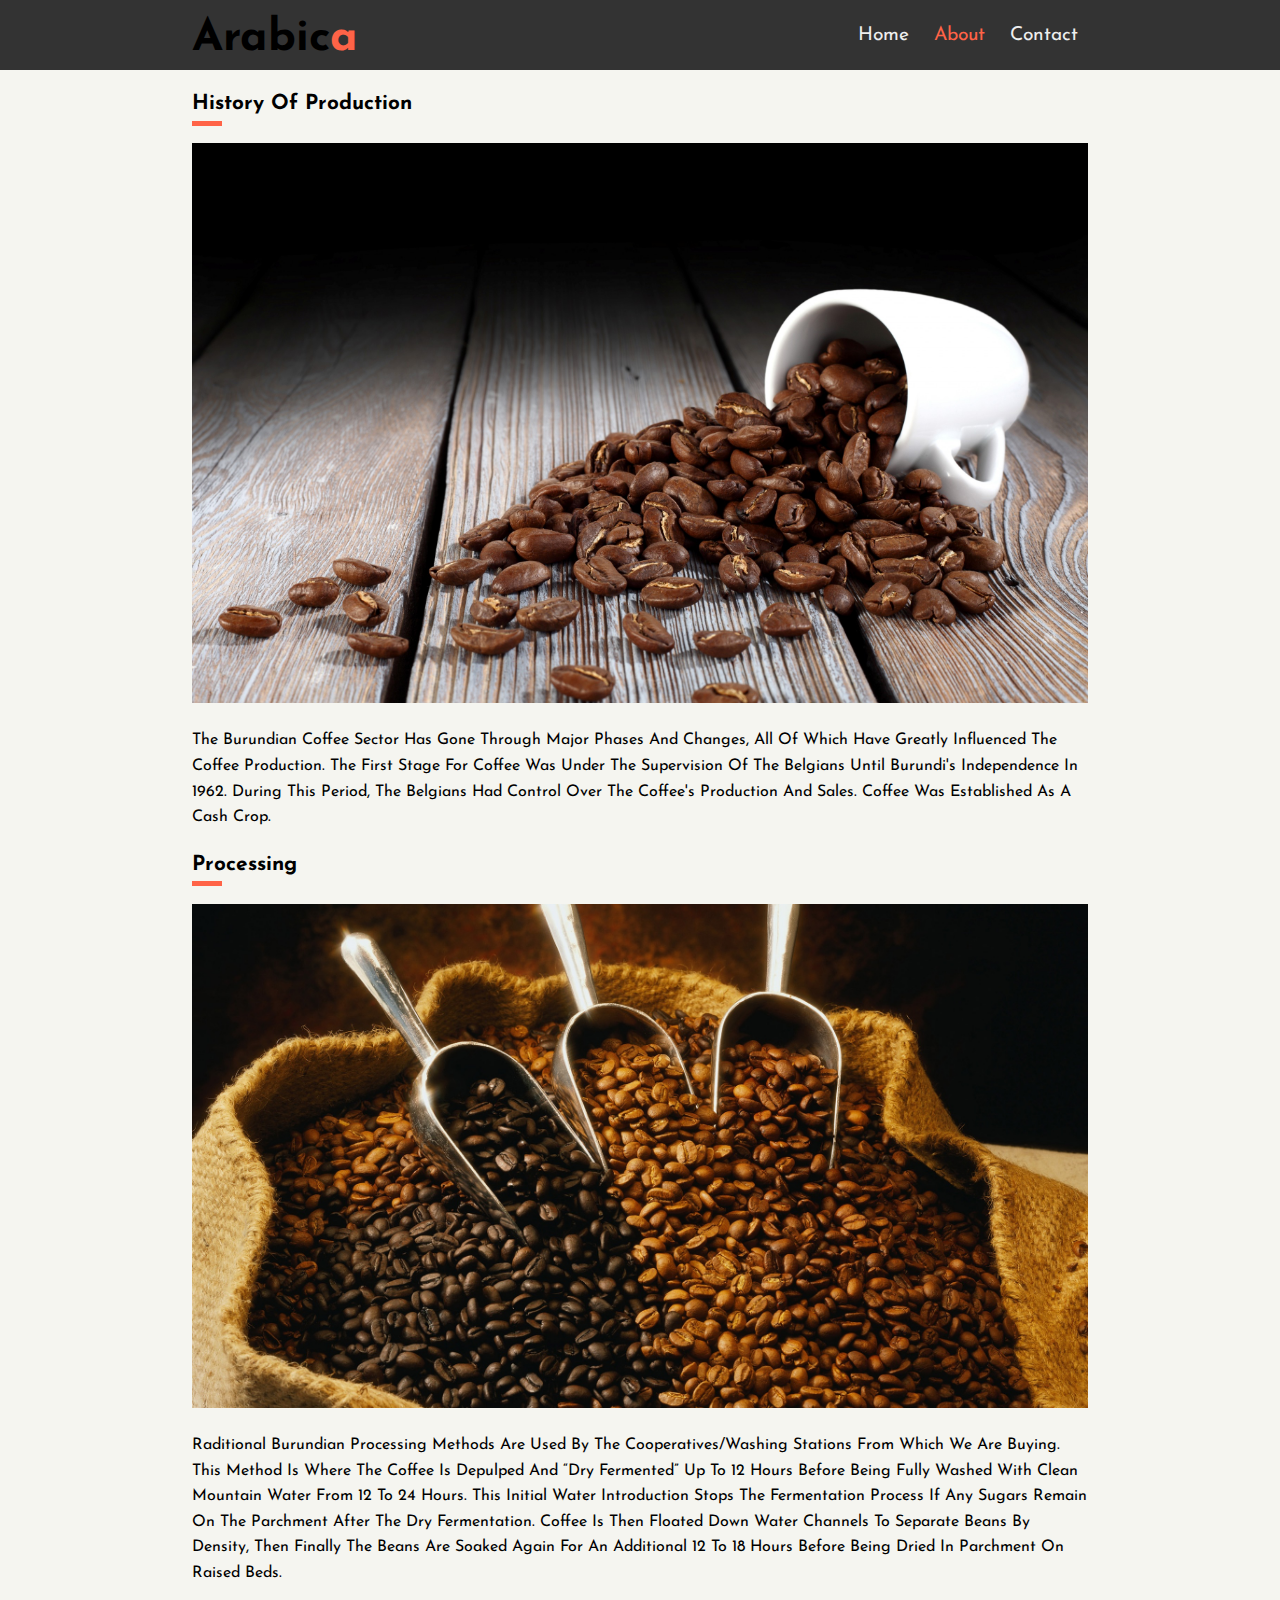
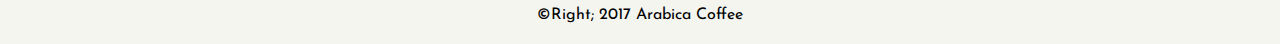
==== about.html @ e7011533 "i-tets" ====
<!DOCTYPE html>
<html>
<head>
	<title></title>
	<meta charset="utf-8">
	<meta name="viewport" content="width=device-width, initial-scale=1">
	<link rel="stylesheet" href="css/normalize.css">
	<link rel="stylesheet" href="js/slick/slick-theme.css">
	<link rel="stylesheet" href="js/slick/slick.css">
	<link rel="stylesheet" href="css/main.css">
</head>
<body>
    <header>
        <div class="head-wrapper">
	    	<a class="logo-container" href="index.html"><h1 class="logo">Arabic<span>a</span></h1></a>
	    	<nav>
	    	   <ul>
	    	   	  <li><a href="index.html">Home</a></li>
	    	   	  <li class="active"><a href="about.html">About</a></li>
	    	   	  <li><a href="Contact.html">Contact</a></li>
	    	   </ul>
	    	</nav>
        </div>
    </header>
    
    <div class="wrapper">
       <div class="about-primary">
             <h2>History of production 
               <div class="text-line"></div>
             </h2>
             
             <img src="img/1.jpg" alt="finegrain">
             <p>
              The Burundian coffee sector has gone through major phases and changes, all of which have greatly influenced the coffee production.

              The first stage for coffee was under the supervision of the Belgians until Burundi's independence in 1962. During this period, the Belgians had control over the coffee's production and sales. Coffee was established as a cash crop.
             
	        </p>
			
	   </div>
	   <div class="about-secondary">
	   	  <h2>Processing
	   	     <div class="text-line"></div>
	   	   </h2>
	   	  
	   	  <img src="img/3.3.jpg" alt="cofee">
	   	  <p>
	   	  	raditional Burundian processing methods are used by the cooperatives/washing stations from which we are buying. This method is where the coffee is depulped and “dry fermented” up to 12 hours before being fully washed with clean mountain water from 12 to 24 hours. This initial water introduction stops the fermentation process if any sugars remain on the parchment after the dry fermentation. Coffee is then floated down water channels to separate beans by density, then finally the beans are soaked again for an additional 12 to 18 hours before being dried in parchment on raised beds.
	   	  </p>
	   </div>

    </div>
<footer>
   <p>&copyright; 2017 Arabica Coffee</p>
</footer>
<script src="js/jquery.js"></script>
<script src="js/slick/slick.min.js"></script>
<script src="js/app.js"></script>

</body>
</html>
---- css/main.css ----
@import url('https://fonts.googleapis.com/css?family=Josefin+Sans|Poiret+One');
font-family: 'Rajdhani', sans-serif;
font-family: 'News Cycle', sans-serif;
font-family: 'PT Sans', sans-serif;
font-family: 'Raleway', sans-serif;
font-family: 'Josefin Sans', sans-serif;
font-family: 'Poiret One', cursive;

* { 
 box-sizing: border-box;
 

}
body {
	text-transform: capitalize;
	line-height: 1.6;
	font-family: 'Josefin Sans', sans-serif;
	background: #f5f5f0;
    
}

a {
 text-decoration: none;
 color: black;
 font-size: 1.4em;
}


.logo span {
   color: tomato;
   margin-bottom: 0;
}
select {
	width: 90%;
	margin-left: 15px;
	padding: 10px 0;
}

img {
	max-width: 100%;
}
/*slides layout and text-decorations*/
.slide img {
	width: 100%;
}


.slide {
	position: relative;
}

.slide-text {
	
	font-family: 'Poiret One', cursive;
	
	color: white;
	position: absolute;
	
	top: 0;
	right: 0;
	left: 0;
	bottom: 0;
	margin: auto;
	text-align: center;
	
}
.slide-text h2 {
	font-size: 1.3em;
	margin: 8px;
	text-shadow: 0 0 0 3px;

}
.active a {
   color: tomato;
}
.slide-text h3 {
	font-size: 1em;
	background: #444;
	padding: 0 5px;
	width: 55%;
	margin: auto;
	
	
}
.slide-text h4 {
	font-size: 1em;
	margin-top: 10px;
	
	
}



/*navigation*/
nav li {
	background: #333;
	border-radius: 8px;
	color: white;
	padding: 10px;
	margin-bottom: 5px;
	text-align: center;

}
nav li a:hover {
	color: gray;
}
.wrapper h3 {
    
    color: #000;
    font-size: 1.5em;
    padding: 10px;
}
nav a {
  color: #eee;
  display: block;
  font-size: 1.2em;
}

footer {
	text-align: center;
}
.head-wrapper,.wrapper {
	padding: 0 10px;
}
.sub-wrapper-home p {
	padding: 10px;
	background: white;
	box-shadow: 0 0 .8px .5px;
}
.text-line {
	width: 30px;
	height: 5px;
	background: tomato;
	
}

.info {
	list-style: none;

}

.contact-wrapper h3 {
	font-size: 1.3em;
}

/*hidden text*/
 
 .btn-reveal {
 	color: blue;
 }
/*form*/
input,textarea,button {
	width: 100%;
	padding: 10px 0;
	margin-bottom: 5px;
	outline: none;
	border: 1px solid gray;

}
input:focus,textarea:focus {
	border-color: tomato;
}
button {
	background: tomato;
	color: white;
	width: 100px;
	font-weight: bold;
	border: none;
}
@media (min-width: 480px) {
	  select {
		display: none
	  }
	  .slide-text h4 {
	    font-size: 1.7em;
	    
	     }
      .slide-text h2 {
	    font-size: 1.6em;
	    }
     
    .slide-text h3 {
	font-size: 1.3em;
	    }


	  .form,.contact-details,.map-wrapper {
		width: 80%;
		margin: auto;
	  }
      .head-wrapper {
		display: table;
		width: 90%;
		margin: auto;
	}
	.logo-container,nav {
		display: table-cell;
		vertical-align: middle;
	 }
	nav li {
		display: inline-block;
	}
	
	header {
		background: #333;
		margin: 0;
		padding: 0;
		height: 70px;
	}
	nav li {
		background: initial;
	}
	.head-wrapper {
		position: relative;
		left: 0;
		bottom: 27px;

	}
	nav {
		text-align: right;
	}
   }
@media (min-width: 768px) {
	.form,.contact-details,.map-wrapper {
		width: 70%;
		margin: auto;
	}
	.head-wrapper {
		width: 80%;
		margin: auto;
	}
	.about-primary h2,.about-secondary h2{
		 font-size: 1.3em;
	}

	/*nav li {
		display: inline-block;
	}*/
	.slide h2 {
		font-size: 4em;
	}
	.slide h3 {
          font-size: 2em;
	}
	
}

@media (min-width: 992px) {
	
	  .form,.contact-details,.map-wrapper {
		width: 80%;
		margin: auto;
	    }
	 .head-wrapper,.wrapper {
		width: 70%;
		margin: auto;
		max-width: 1200px;
		
	}
	.slide-text {
	
	top: 100px;
	
	
}

}
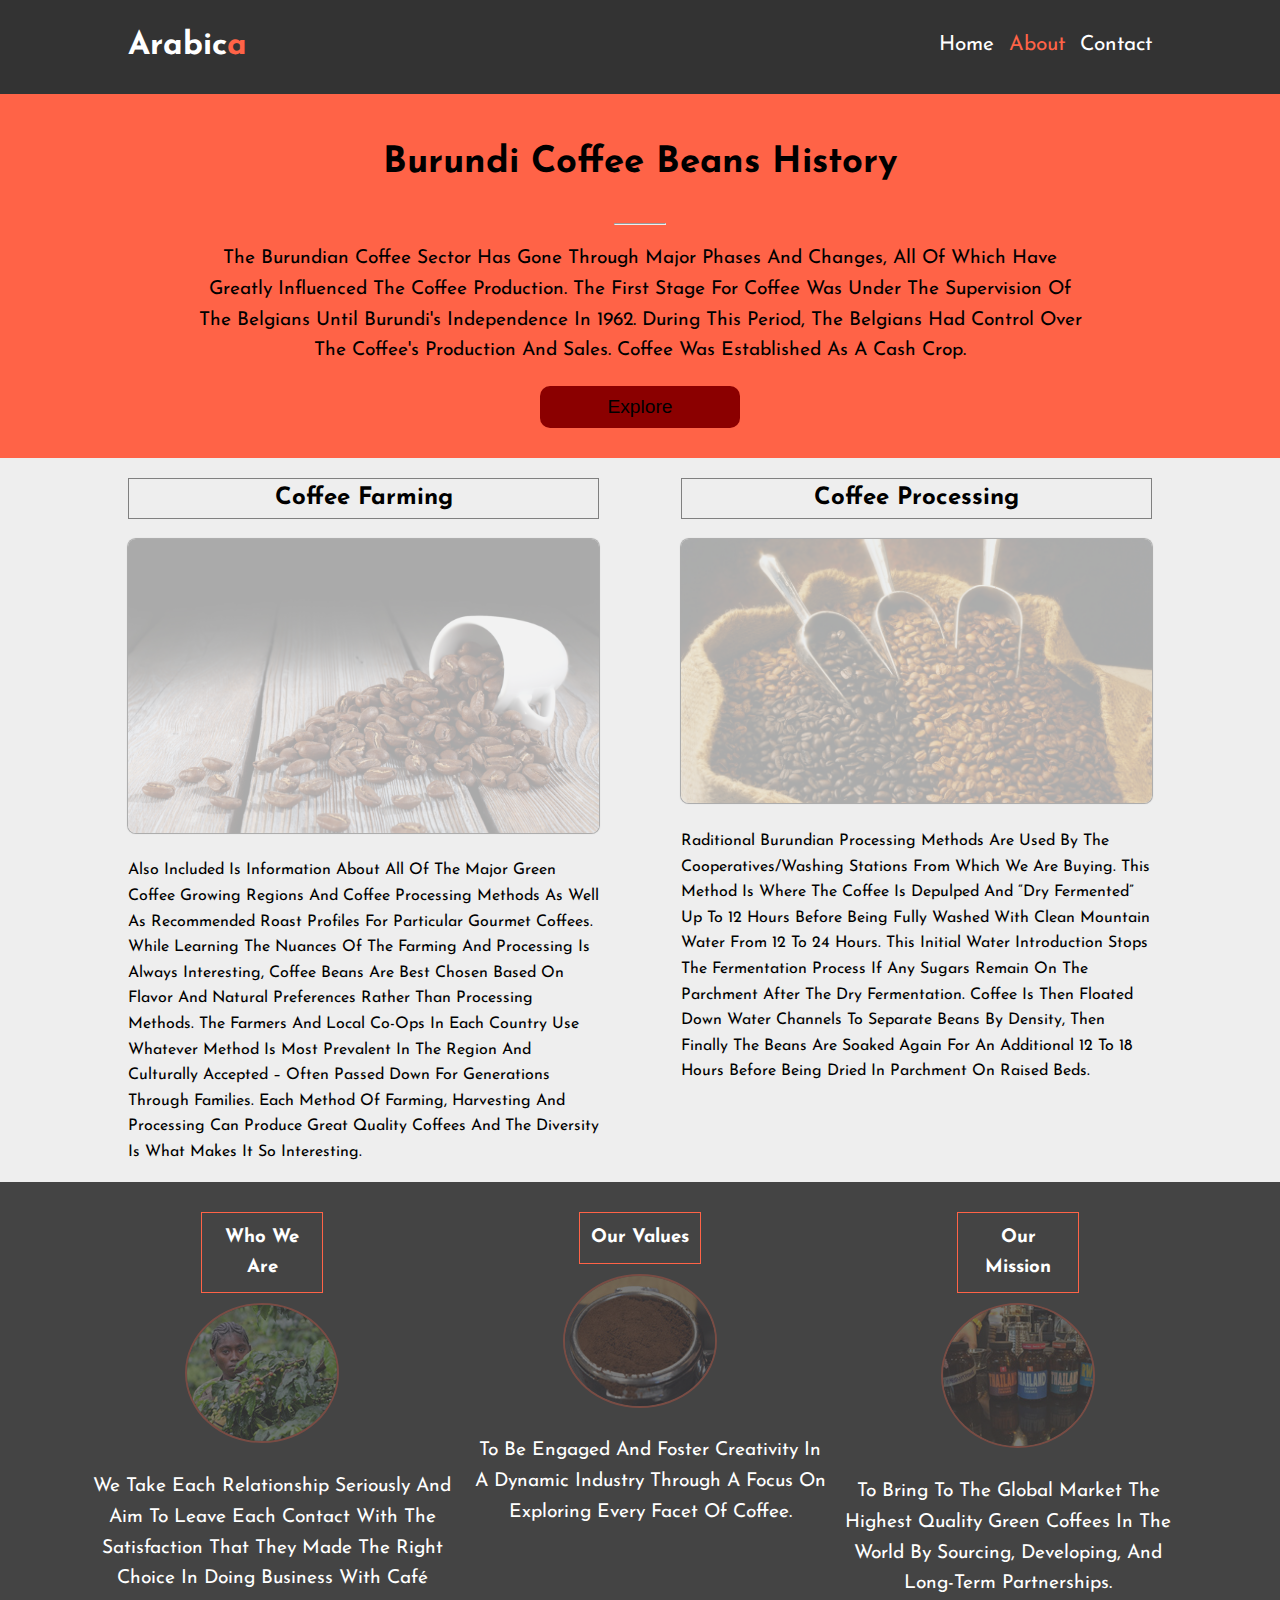
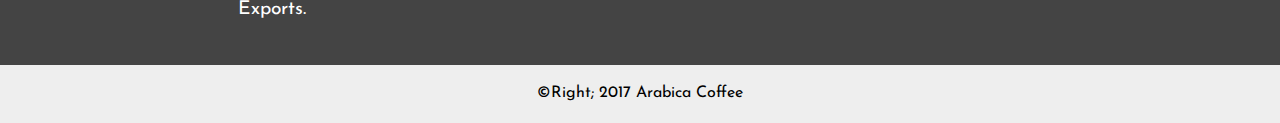
==== commit 04ec64c5: "i-test" ====
--- a/about.html
+++ b/about.html
@@ -1,8 +1,10 @@
 <!DOCTYPE html>
 <html>
 <head>
-	<title></title>
+ <head>
+	<title>Arbica Coffee || 00000555 || best in the worl</title>
 	<meta charset="utf-8">
+	<meta name="Description" content="The Burundian coffee sector has gone through major phases and changes, all of which have">
 	<meta name="viewport" content="width=device-width, initial-scale=1">
 	<link rel="stylesheet" href="css/normalize.css">
 	<link rel="stylesheet" href="js/slick/slick-theme.css">
@@ -17,39 +19,70 @@
 	    	   <ul>
 	    	   	  <li><a href="index.html">Home</a></li>
 	    	   	  <li class="active"><a href="about.html">About</a></li>
-	    	   	  <li><a href="Contact.html">Contact</a></li>
+	    	   	  <li><a href="contact.html">Contact</a></li>
 	    	   </ul>
 	    	</nav>
         </div>
     </header>
-    
-    <div class="wrapper">
-       <div class="about-primary">
-             <h2>History of production 
-               <div class="text-line"></div>
-             </h2>
-             
-             <img src="img/1.jpg" alt="finegrain">
-             <p>
+    <div class="banner-about">
+    	<div class="banner-about-sub">
+    	   <h2>Burundi Coffee Beans History</h2>
+    	   <hr>
+    	   <p>
               The Burundian coffee sector has gone through major phases and changes, all of which have greatly influenced the coffee production.
 
               The first stage for coffee was under the supervision of the Belgians until Burundi's independence in 1962. During this period, the Belgians had control over the coffee's production and sales. Coffee was established as a cash crop.
              
 	        </p>
-			
+			<button class="btn-read">Explore</button>
+    	</div> <!-- end of banner-about-sub dib-->
+    </div><!-- end of banner-about div-->
+    <div class="wrapper clearfix">
+       <div class="about-primary">
+             <h2>Coffee Farming</h2>
+             <img class="about-primary-img" src="img/1.jpg" alt="finegrain">
+             <p>
+              Also included is information about all of the major green coffee growing regions and coffee processing methods as well as recommended roast profiles for particular gourmet coffees.
+
+				While learning the nuances of the farming and processing is always interesting, coffee beans are best chosen based on flavor and natural preferences rather than processing methods. The farmers and local co-ops in each country use whatever method is most prevalent in the region and culturally accepted – often passed down for generations through families. Each method of farming, harvesting and processing can produce great quality coffees and the diversity is what makes it so interesting.	
+             </p>
+             
+             
 	   </div>
 	   <div class="about-secondary">
-	   	  <h2>Processing
-	   	     <div class="text-line"></div>
-	   	   </h2>
+	   	  <h2>Coffee Processing</h2>
 	   	  
-	   	  <img src="img/3.3.jpg" alt="cofee">
+	   	  <img class="about-image-secondar" src="img/3.3.jpg" alt="cofee">
 	   	  <p>
 	   	  	raditional Burundian processing methods are used by the cooperatives/washing stations from which we are buying. This method is where the coffee is depulped and “dry fermented” up to 12 hours before being fully washed with clean mountain water from 12 to 24 hours. This initial water introduction stops the fermentation process if any sugars remain on the parchment after the dry fermentation. Coffee is then floated down water channels to separate beans by density, then finally the beans are soaked again for an additional 12 to 18 hours before being dried in parchment on raised beds.
 	   	  </p>
 	   </div>
-
-    </div>
+   </div>
+   <div class="container">
+        <div class="sub-container clearfix">
+           <div class="col col-1">
+           	  <h3>Our Mission</h3>
+           	  <img src="img/can1.jpg" alt="coffee">
+           	  <p>To bring to the global market the highest quality green coffees in the world by sourcing, developing,  and long-term partnerships. 
+           	  </p>
+           </div> <!-- end of col 1 -->
+           <div class="col col-2">
+              <h3>Our Values</h3>
+              <img src="img/powder.jpg" alt="coffee">
+              <p>
+              	To be engaged and foster creativity in a dynamic industry through a focus on exploring every facet of coffee. 
+              </p>
+           </div><!-- end of col 2 -->
+           <div class="col col-3">
+           	  <h3>Who We are</h3>
+           	   <img src="img/people1.jpg" alt="people in coffee plantaion">
+           	  <p>
+           	  	we take each relationship seriously and aim to leave each contact with the satisfaction that they made the right choice in doing business with Café exports.  
+           	  </p>
+           </div><!-- end of col 3 -->
+        </div><!-- clearfix container -->
+   	  
+   </div><!-- end of container div -->
 <footer>
    <p>&copyright; 2017 Arabica Coffee</p>
 </footer>
@@ -57,5 +90,6 @@
 <script src="js/slick/slick.min.js"></script>
 <script src="js/app.js"></script>
 
+
 </body>
 </html>--- a/css/main.css
+++ b/css/main.css
@@ -1,268 +1,431 @@
 
 @import url('https://fonts.googleapis.com/css?family=Josefin+Sans|Poiret+One');
-font-family: 'Rajdhani', sans-serif;
-font-family: 'News Cycle', sans-serif;
-font-family: 'PT Sans', sans-serif;
-font-family: 'Raleway', sans-serif;
+
 font-family: 'Josefin Sans', sans-serif;
 font-family: 'Poiret One', cursive;
 
-* { 
+
+* {
  box-sizing: border-box;
- 
-
+ }
+a {
+  text-decoration: none;
 }
 body {
-	text-transform: capitalize;
+	margin: auto;
+	font-size: 100%;
 	line-height: 1.6;
 	font-family: 'Josefin Sans', sans-serif;
-	background: #f5f5f0;
-    
-}
-
-a {
- text-decoration: none;
- color: black;
- font-size: 1.4em;
-}
-
-
-.logo span {
-   color: tomato;
-   margin-bottom: 0;
-}
-select {
-	width: 90%;
-	margin-left: 15px;
-	padding: 10px 0;
-}
-
-img {
-	max-width: 100%;
-}
-/*slides layout and text-decorations*/
-.slide img {
-	width: 100%;
-}
-
-
-.slide {
-	position: relative;
-}
-
-.slide-text {
-	
-	font-family: 'Poiret One', cursive;
-	
-	color: white;
-	position: absolute;
-	
-	top: 0;
-	right: 0;
-	left: 0;
-	bottom: 0;
-	margin: auto;
-	text-align: center;
-	
-}
-.slide-text h2 {
-	font-size: 1.3em;
-	margin: 8px;
-	text-shadow: 0 0 0 3px;
-
-}
-.active a {
-   color: tomato;
-}
-.slide-text h3 {
-	font-size: 1em;
-	background: #444;
-	padding: 0 5px;
-	width: 55%;
-	margin: auto;
-	
-	
-}
-.slide-text h4 {
-	font-size: 1em;
-	margin-top: 10px;
-	
-	
-}
-
-
-
-/*navigation*/
-nav li {
-	background: #333;
-	border-radius: 8px;
-	color: white;
-	padding: 10px;
-	margin-bottom: 5px;
-	text-align: center;
-
-}
-nav li a:hover {
-	color: gray;
-}
-.wrapper h3 {
-    
-    color: #000;
-    font-size: 1.5em;
-    padding: 10px;
-}
-nav a {
-  color: #eee;
-  display: block;
-  font-size: 1.2em;
-}
-
-footer {
-	text-align: center;
-}
-.head-wrapper,.wrapper {
-	padding: 0 10px;
-}
-.sub-wrapper-home p {
-	padding: 10px;
-	background: white;
-	box-shadow: 0 0 .8px .5px;
-}
-.text-line {
-	width: 30px;
+	text-transform: capitalize;
+	background: #eee;
+}
+.text-align {
+	width: 20px;
 	height: 5px;
 	background: tomato;
+	margin: auto;
+}
+img {
+	max-width: 100%
+}
+/******text decorations of varoius texts************/ 
+/******************************************************/
+.slide h2,.slide h3,.slide h4 {
+	margin-bottom: 0;
+}
+.slide h2 {
+   font-size: 3em;
+   color: tomato;
+   
+}
+.slide h3{
+   font-size: 2.3em;
+}
+.slide h4 {
+   font-size: 1.5em;
+}
+
+.primary h3 {
+	font-size: 1.9em;
+	padding: 10px 0;
+}
+
+.banner-about h2,.contact-details h2,.map-wrapper h2,.form h2 {
+      font-size: 1.9em;
+  }
+  .contact-details li,.map-wrapper p,.form p {
+          font-size: 1.4em;
+  }
+  .contact-details li {
+  	list-style: none;
+  	
+  }
+  
+  .banner-about-sub {
+  	  font-size: 1.2em;
+  }
+
+
+ .clearfix::after {
+    content: "";
+    display: table;
+    clear: both;
+ }
+ .logo {
+ 	color: #fff;
+ }
+/*navigation*/
+  nav a {
+  	  color: #333;
+  	  font-size: 1.3em;
+  	  color: white;
+
+  }
+   nav a:hover {
+   	  color: #eee;
+   }
+  nav li {
+	background: #444;
+	padding: 10px 0;
+	margin-bottom: 5px ;
+	text-align: center;
+
+}
+
+   /*slides */
+.slide-1 {
+   background: url("../img/3.1.jpg") no-repeat;
+}
+.slide-2 {
+   background: url("../img/3.2.jpg") no-repeat;
+}
+.slide-3 {
+   background: url("../img/3.3.jpg") no-repeat;
+}
+.slide {
+	/*width: 100vw;*/
+	background-position: center;
+	background-size: cover;
+	height: 550px;
+}
+.slide img {
+   width: 100%;
+}
+
+/*slide background opacity */
+ 
+ .slide-2-back,.slide-1-back,.slide-3-back {
+ 	  width: 100%;
+ 	  height: 100%;
+ 	  background: rgba(0,0,0,.7);
+ }
+/*.slide {
+	position: relative;
+}*/
+.slide-text {
+	width: 60%;
+	padding-top: 40px;
+	margin: auto;
+}
+.slide-text h2,.slide-text h3,.slide-text h4 {
+	 margin: 0;
+	 text-shadow: 0px 1px 1px 1px white; 
+}
+.slide-text h3,.slide-text h4 {
+	color: white;
+}
+/*logo*/
+.logo {
 	
-}
-
-.info {
-	list-style: none;
-
-}
-
-.contact-wrapper h3 {
-	font-size: 1.3em;
-}
-
-/*hidden text*/
+	color: #444;
+}
+.logo span {
+	 color: tomato;
+}
+.active a {
+	color: tomato;
+}
+/*indexpage*/
+.sub-primary {
+	text-align: center;
+	background: #eee;
+
+
+}
+/*containers-header-and body-wrapper padding*/
+.wrapper,.head-wrapper {
+	padding: 0 10px;
+}
+/*images*/
+.img-secondary {
+	width: 100%;
+}
+
+
+/*rounded corner*/
+  .sub-primary,.btn-read {
+  	border-radius: 10px;
+  	padding: 10px;
+  	margin-bottom: 20px;
+  }
+  .primary {
+  	  margin-bottom: 10px;
+   }
+   
+  .sub-secondary {
+  	   background: #eee;
+  	   box-shadow: 0 0 .7px .5px;
+  	   padding-bottom: 10px;
+
+  }
+  .sub-secondary p {
+  	  padding-right: 10px;
+  	  padding-left: 10px;
+  }
+
+  /*footer*/
+  footer {
+  	text-align: center;
+  }
+  /*about page*/
+
+  .banner-about-sub {
+  	  width: 90%;
+  	  margin: auto;
+  }
+  .banner-about {
+  	text-align: center;
+  	background: tomato;
+  	padding: 10px 0;
+  }
+  
+  hr {
+  	background: red;
+  	width: 50px;
+  }
+
+  button.btn-read {
+  	background: darkred;
+  	padding: 10px;
+  	border: none;
+  	transition: 1s;
+   }
+
+  button.btn-read:hover {
+      background: black;
+      color: white;
+  }
+.col img {
+	 border-radius: 100%;
+	 display: block
+	 width: 40px;
+	 border: 2px solid tomato;
+	 margin: auto;
+}
+.container {
+	background: #444;
+	text-align: center;
+	padding: 20px 10px;
+}
+.col h3 {
+	width: 100px;
+	border: 1px solid tomato;
+	padding: 10px;
+	margin: 10px auto;
+	color: white;
+}
+.col p {
+	color: white;
+	font-size: 1.2em;
+
+}
+.col-1 p {
+	padding-right: 20px;
+}
+.col-3 p {
+	padding-left: 20px;
+}
+nav ul {
+ list-style: none;
+}
+/*contact page*/
+  input,textarea {
+  	width: 100%;
+  	padding: 15px 0;
+  	margin-bottom: 10px;
+    outline: none;
+    border: 1px solid gray;
+  }
+  input:focus,textarea:focus {
+      border: 1px solid tomato;
+      /*box-shadow: 0 0 0 .5px gray;*/
+  } 
+ button {
+ 	width: 200px;
+ 	padding: 10px 0;
+ 	background: tomato;
+ 	border: none;
+ 	cursor: pointer;
+}
+
+ .map-wrapper {
+ 	width: 100%;
+ 	height: 300px;
+ }
+ #map {
+ 	height: 100%;
+    margin: 0;
+    }
+
+ .about-primary h2,.about-secondary h2{
+          border: 1px solid gray;
+          text-align: center;
+       }
+nav {
+display: none; /*for drop down*/
+  }
+
+select {
+	width: 98%;
+	margin-left: 5px;
+	padding: 10px 0;
+	margin-bottom: 10px;
+}
+
+.form h2,
+.map-wrapper h2 {
+	border-left: 3px solid tomato;
+	padding-left: 10px;
+}
+@media (min-width: 768px) {
+	.line {
+		background: tomato;
+		width: 20px;
+		height: 5px;
+		margin: auto;
+	}
+
+    .contact-details h2 {color: white;}
+    .contact-details li {
+  	   color: #eee;
+  	   font-size: 1.2em;
+  }
+
+  
+    nav {
+   display: block; /*for drop down*/
+     }
+    select {
+    	display: none;
+      }
+	.banner-about-sub {
+  	  width: 70%;
+  	  }
+  	  .contact-wrapper {
+  	  	background: white;
+  	  	padding-bottom: 150px;
+
+  	  }
  
- .btn-reveal {
- 	color: blue;
- }
-/*form*/
-input,textarea,button {
-	width: 100%;
-	padding: 10px 0;
-	margin-bottom: 5px;
-	outline: none;
-	border: 1px solid gray;
-
-}
-input:focus,textarea:focus {
-	border-color: tomato;
-}
-button {
-	background: tomato;
-	color: white;
-	width: 100px;
-	font-weight: bold;
-	border: none;
-}
-@media (min-width: 480px) {
-	  select {
-		display: none
-	  }
-	  .slide-text h4 {
-	    font-size: 1.7em;
-	    
-	     }
-      .slide-text h2 {
-	    font-size: 1.6em;
-	    }
-     
-    .slide-text h3 {
-	font-size: 1.3em;
-	    }
-
-
-	  .form,.contact-details,.map-wrapper {
+   /*about page */
+   .about-primary,
+   .about-secondary {
+  	  width: 46%;
+  }
+  .about-primary img,
+   .about-secondary img {
+       box-shadow: 0px 0px .7px .8px;
+       border-radius: 8px;
+    }
+
+
+   .about-primary {
+   	   float: left;
+   	   padding-right: 8px;
+   }
+   .about-secondary {
+   	  float: right;
+   	  padding-left: 6px;
+   }
+
+
+	.head-wrapper,.wrapper {
 		width: 80%;
 		margin: auto;
-	  }
-      .head-wrapper {
+	}
+
+	/*colums lay outs*/
+	.col {
+		width: 50%;
+	}
+	.col-1 {
+		 float: left;
+	}
+	.col-2 {
+		float: right;
+	}
+	.col-3 {
+		float: right;
+		/*width: 100%;*/
+		/*clear: both;*/
+		width: 100%;
+	}
+	.col-2 p {
+		padding-left: 20px;
+	}
+	/*contact page*/
+	.contact-details {
+		background: #444;
+		padding: 15px 0;
+		text-align: center;
+		font-size: 1.4em;
+		width: 100%;
+	}
+	.form,.map-wrapper {
+		width: 60%;
+		margin: auto;
+	}
+    
+     .head-wrapper {
 		display: table;
-		width: 90%;
-		margin: auto;
-	}
+	}
+
 	.logo-container,nav {
 		display: table-cell;
 		vertical-align: middle;
-	 }
+	}
 	nav li {
 		display: inline-block;
-	}
-	
+		background: initial;
+		padding-left: 10px;
+	}
+	nav li a {
+		color: white;
+	}
+	nav {
+		text-align: right;
+	}
 	header {
 		background: #333;
-		margin: 0;
-		padding: 0;
-		height: 70px;
-	}
-	nav li {
-		background: initial;
-	}
-	.head-wrapper {
-		position: relative;
-		left: 0;
-		bottom: 27px;
-
-	}
-	nav {
-		text-align: right;
-	}
-   }
-@media (min-width: 768px) {
-	.form,.contact-details,.map-wrapper {
-		width: 70%;
-		margin: auto;
-	}
-	.head-wrapper {
-		width: 80%;
-		margin: auto;
-	}
-	.about-primary h2,.about-secondary h2{
-		 font-size: 1.3em;
-	}
-
-	/*nav li {
-		display: inline-block;
-	}*/
-	.slide h2 {
-		font-size: 4em;
-	}
-	.slide h3 {
-          font-size: 2em;
-	}
-	
+	}
+	.logo {
+		/*font-size: 2em;*/
+		color: white;
+	}
 }
 
 @media (min-width: 992px) {
 	
-	  .form,.contact-details,.map-wrapper {
-		width: 80%;
-		margin: auto;
-	    }
-	 .head-wrapper,.wrapper {
-		width: 70%;
-		margin: auto;
-		max-width: 1200px;
-		
-	}
-	.slide-text {
+	  .col {
+	  	 width: 33.333%;
+         float: right;
+	  }
+	  .sub-container {
+	  	 width: 90%;
+	  	 margin: auto;
+	  }
+    .head-wrapper,.wrapper {
+    	max-width: 1200px;
+    }
 	
-	top: 100px;
-	
-	
-}
-
-}+}
